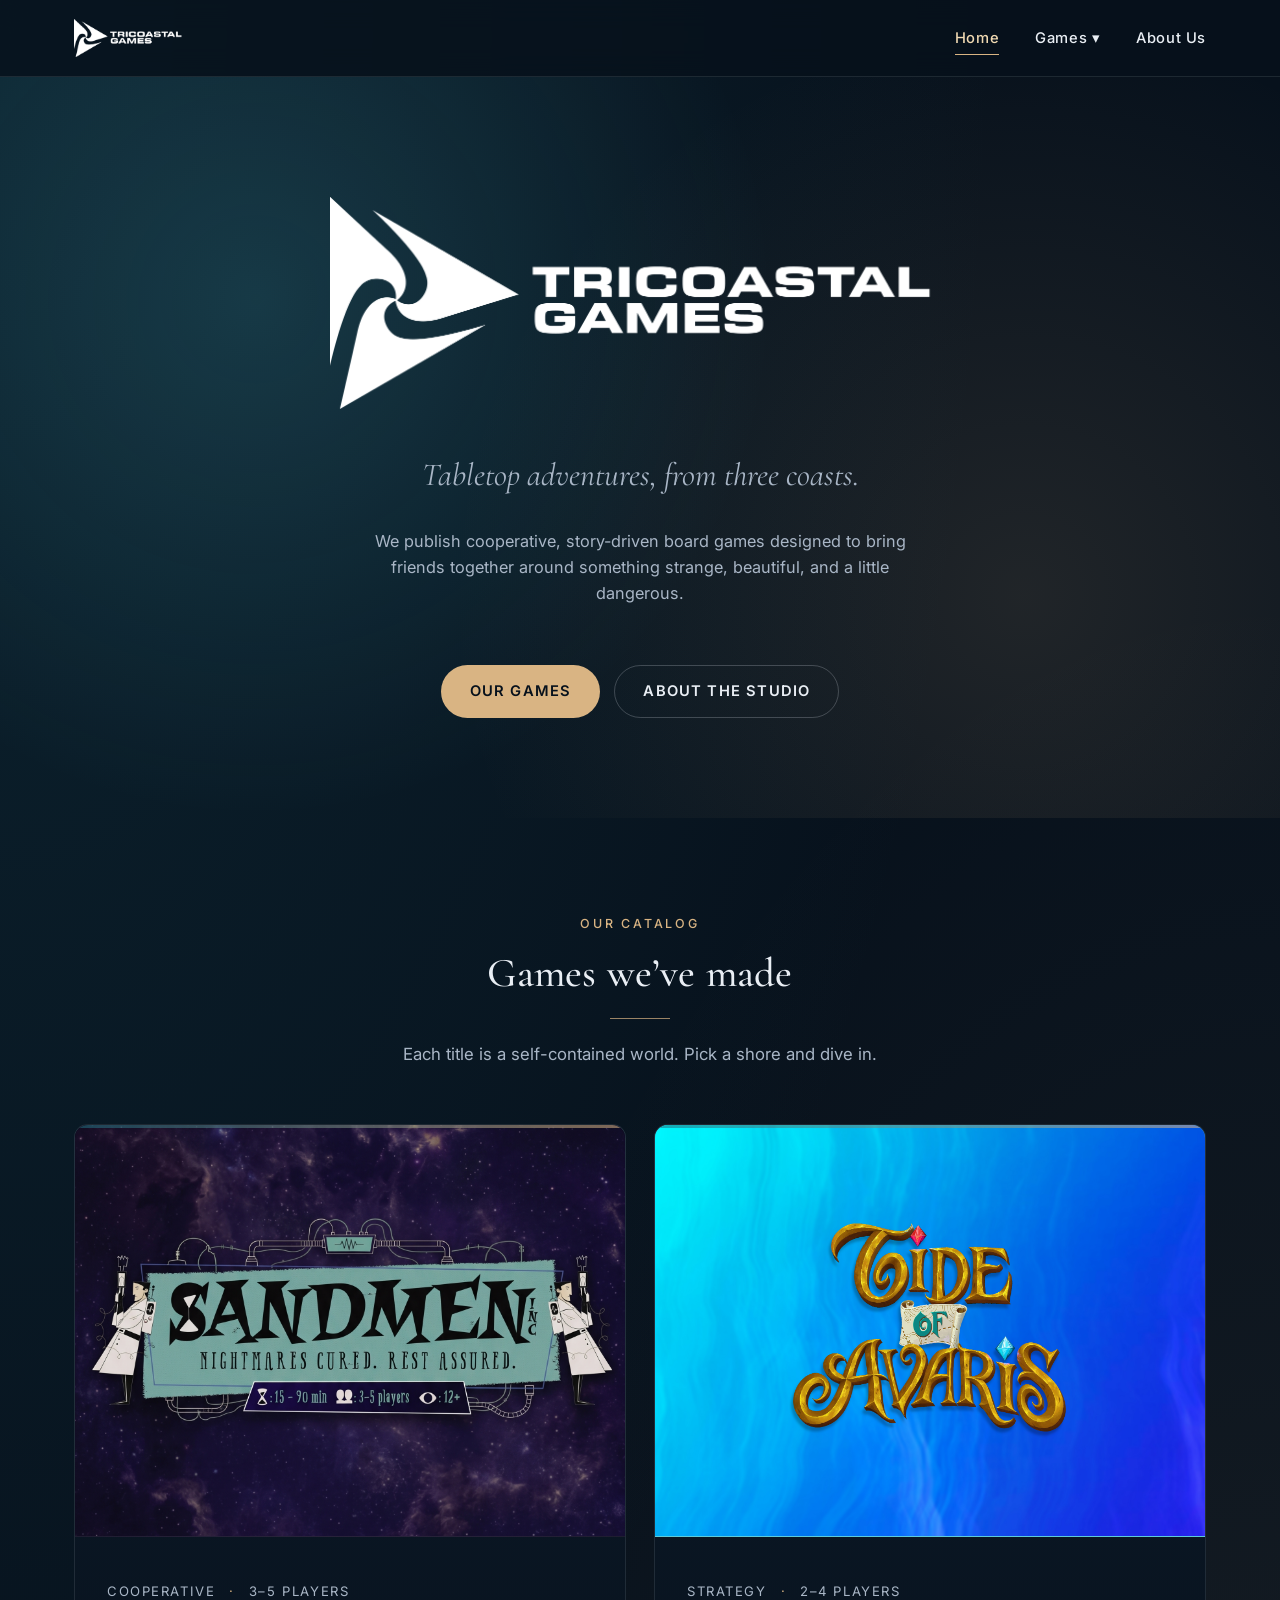
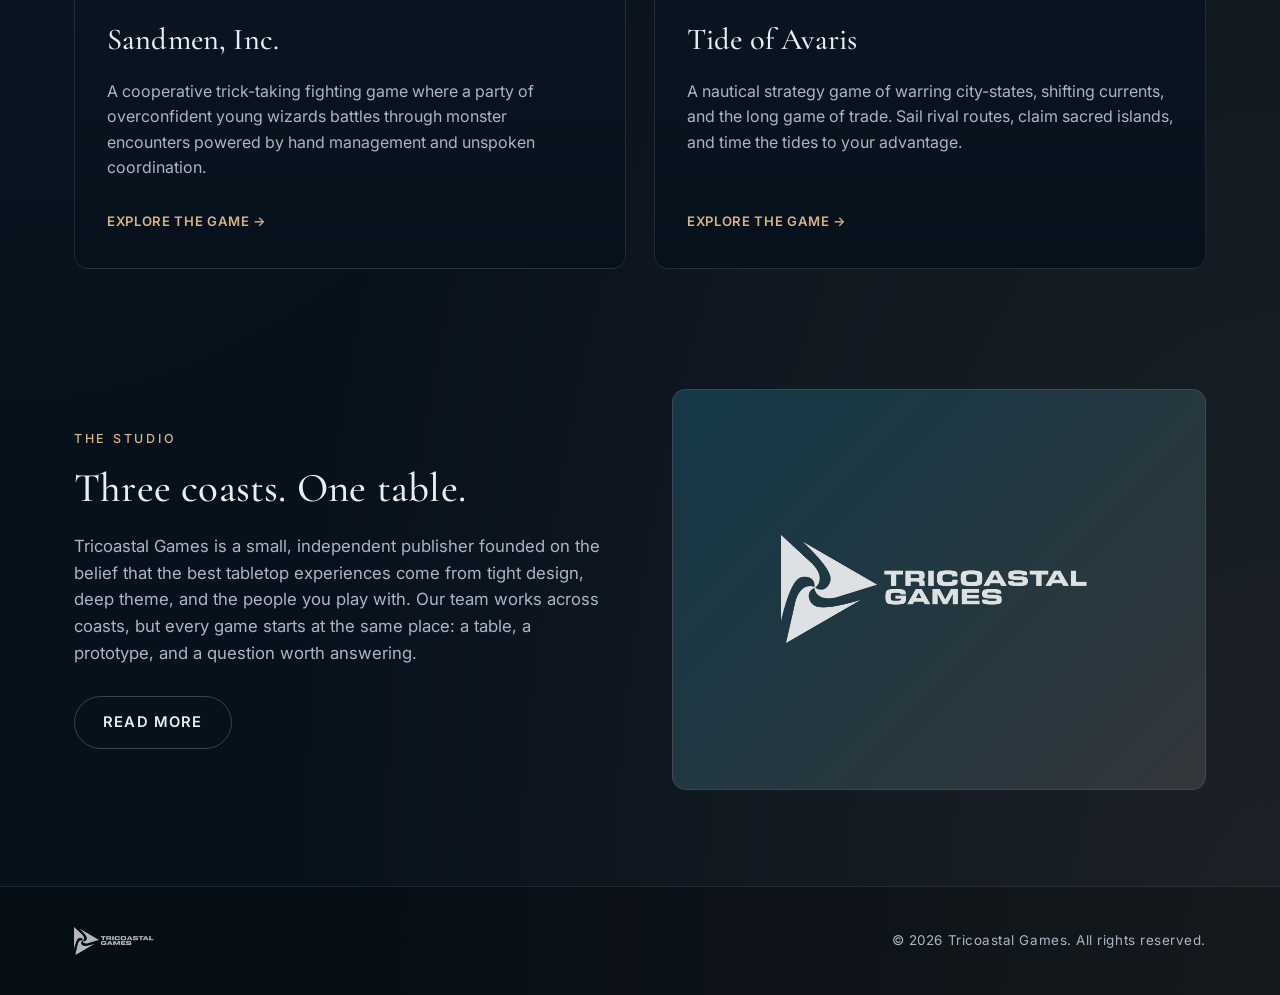
==== index.html @ 87815d04 "[auto] update about.html styles.css logo.webp" ====
<!DOCTYPE html>
<html lang="en">
<head>
  <meta charset="UTF-8" />
  <meta name="viewport" content="width=device-width, initial-scale=1.0" />
  <title>Tricoastal Games — Tabletop adventures, from three coasts.</title>
  <meta name="description" content="Tricoastal Games is an independent board game publisher crafting cooperative, story-driven tabletop adventures." />
  <link rel="preconnect" href="https://fonts.googleapis.com">
  <link rel="preconnect" href="https://fonts.gstatic.com" crossorigin>
  <link href="https://fonts.googleapis.com/css2?family=Cormorant+Garamond:ital,wght@0,400;0,500;0,600;1,400&family=Inter:wght@400;500;600;700&display=swap" rel="stylesheet">
  <link rel="stylesheet" href="assets/css/styles.css" />
</head>
<body>

  <header class="site-nav">
    <div class="nav-inner">
      <a href="index.html" class="nav-logo">
        <img src="assets/images/logo.webp" alt="Tricoastal Games" />
      </a>
      <button class="nav-toggle" aria-label="Toggle menu" onclick="document.querySelector('.nav-links').classList.toggle('open')">&#9776;</button>
      <ul class="nav-links">
        <li><a href="index.html" class="active">Home</a></li>
        <li class="has-dropdown">
          <a href="#games">Games &#9662;</a>
          <div class="dropdown">
            <a href="games/sandmen.html">Sandmen, Inc.</a>
            <a href="games/tide-of-avaris.html">Tide of Avaris</a>
          </div>
        </li>
        <li><a href="about.html">About Us</a></li>
      </ul>
    </div>
  </header>

  <main>

    <section class="hero">
      <div class="container hero-inner">
        <img src="assets/images/logo.webp" alt="Tricoastal Games" class="hero-logo" />
        <p class="hero-tagline">Tabletop adventures, from three coasts.</p>
        <p class="hero-sub">We publish cooperative, story-driven board games designed to bring friends together around something strange, beautiful, and a little dangerous.</p>
        <div class="btn-row">
          <a href="#games" class="btn btn-primary">Our Games</a>
          <a href="about.html" class="btn btn-ghost">About the Studio</a>
        </div>
      </div>
    </section>

    <section class="section" id="games">
      <div class="container">
        <div class="section-header">
          <div class="eyebrow">Our Catalog</div>
          <h2>Games we&rsquo;ve made</h2>
          <div class="divider"></div>
          <p>Each title is a self-contained world. Pick a shore and dive in.</p>
        </div>

        <div class="games-grid">

          <article class="game-card has-thumb logo-thumb">
            <div class="thumb thumb-sandmen">
              <img src="assets/images/sandmen/sandmen_icon.png" alt="Sandmen, Inc. logo &mdash; the wordmark on a cosmic starfield, flanked by two figures in lab coats." />
            </div>
            <div class="card-body">
              <div class="game-meta">
                <span>Cooperative</span>
                <span>3&ndash;5 Players</span>
              </div>
              <h3>Sandmen, Inc.</h3>
              <p>A cooperative trick-taking fighting game where a party of overconfident young wizards battles through monster encounters powered by hand management and unspoken coordination.</p>
              <a href="games/sandmen.html" class="card-link">Explore the game &rarr;</a>
            </div>
          </article>

          <article class="game-card has-thumb logo-thumb">
            <div class="thumb thumb-avaris">
              <img src="assets/images/tide_of_avaris/logo_stacked.jpg" alt="Tide of Avaris logo &mdash; stylized gold lettering on a turquoise-to-cobalt ocean gradient." />
            </div>
            <div class="card-body">
              <div class="game-meta">
                <span>Strategy</span>
                <span>2&ndash;4 Players</span>
              </div>
              <h3>Tide of Avaris</h3>
              <p>A nautical strategy game of warring city-states, shifting currents, and the long game of trade. Sail rival routes, claim sacred islands, and time the tides to your advantage.</p>
              <a href="games/tide-of-avaris.html" class="card-link">Explore the game &rarr;</a>
            </div>
          </article>

        </div>
      </div>
    </section>

    <section class="section" style="padding-top: 24px;">
      <div class="container">
        <div class="split">
          <div>
            <div class="eyebrow">The Studio</div>
            <h2>Three coasts. One table.</h2>
            <p>Tricoastal Games is a small, independent publisher founded on the belief that the best tabletop experiences come from tight design, deep theme, and the people you play with. Our team works across coasts, but every game starts at the same place: a table, a prototype, and a question worth answering.</p>
            <a href="about.html" class="btn btn-ghost" style="margin-top: 12px;">Read more</a>
          </div>
          <div class="split-art">
            <img src="assets/images/logo.webp" alt="" />
          </div>
        </div>
      </div>
    </section>

  </main>

  <footer class="site-footer">
    <div class="container footer-inner">
      <img src="assets/images/logo.webp" alt="Tricoastal Games" />
      <small>&copy; 2026 Tricoastal Games. All rights reserved.</small>
    </div>
  </footer>

</body>
</html>
---- assets/css/styles.css ----
/* ============================================================
   Tricoastal Games — Site Stylesheet
   Palette: deep ocean navy, mist, sand, and a coastal teal accent.
   ============================================================ */

:root {
  --ink: #07111c;
  --ink-2: #0d1b2a;
  --ink-3: #16263a;
  --mist: #e9eef4;
  --mist-dim: #a9b6c6;
  --sand: #d9b483;
  --sand-soft: #f0d9b2;
  --teal: #4fb3c5;
  --teal-deep: #1f6f80;
  --line: rgba(233, 238, 244, 0.10);
  --line-strong: rgba(233, 238, 244, 0.22);

  --serif: "Cormorant Garamond", "Playfair Display", Georgia, "Times New Roman", serif;
  --sans: "Inter", -apple-system, BlinkMacSystemFont, "Segoe UI", Roboto, "Helvetica Neue", Arial, sans-serif;

  --container: 1180px;
  --radius: 14px;
}

* {
  box-sizing: border-box;
}

html, body {
  margin: 0;
  padding: 0;
  background: var(--ink);
  color: var(--mist);
  font-family: var(--sans);
  font-size: 16px;
  line-height: 1.6;
  -webkit-font-smoothing: antialiased;
  -moz-osx-font-smoothing: grayscale;
}

body {
  background:
    radial-gradient(ellipse at top left, rgba(31, 111, 128, 0.20), transparent 55%),
    radial-gradient(ellipse at bottom right, rgba(217, 180, 131, 0.10), transparent 55%),
    var(--ink);
  min-height: 100vh;
  display: flex;
  flex-direction: column;
}

img {
  max-width: 100%;
  display: block;
}

a {
  color: var(--teal);
  text-decoration: none;
  transition: color 0.18s ease;
}

a:hover {
  color: var(--sand-soft);
}

h1, h2, h3, h4 {
  font-family: var(--serif);
  font-weight: 500;
  color: var(--mist);
  letter-spacing: 0.005em;
  margin: 0 0 0.5em;
}

h1 { font-size: clamp(2.4rem, 5vw, 4.2rem); line-height: 1.05; }
h2 { font-size: clamp(1.8rem, 3.2vw, 2.6rem); line-height: 1.15; }
h3 { font-size: 1.4rem; }

p { margin: 0 0 1em; color: var(--mist); }

.eyebrow {
  text-transform: uppercase;
  letter-spacing: 0.22em;
  font-size: 0.78rem;
  color: var(--sand);
  font-weight: 500;
  margin-bottom: 1rem;
}

.container {
  width: 100%;
  max-width: var(--container);
  margin: 0 auto;
  padding: 0 24px;
}

/* ============================================================
   Navigation
   ============================================================ */
.site-nav {
  position: sticky;
  top: 0;
  z-index: 100;
  background: rgba(7, 17, 28, 0.78);
  backdrop-filter: blur(14px);
  -webkit-backdrop-filter: blur(14px);
  border-bottom: 1px solid var(--line);
}

.nav-inner {
  display: flex;
  align-items: center;
  justify-content: space-between;
  height: 76px;
  max-width: var(--container);
  margin: 0 auto;
  padding: 0 24px;
}

.nav-logo {
  display: flex;
  align-items: center;
  gap: 12px;
}

.nav-logo img {
  height: 38px;
  width: auto;
}

.nav-links {
  display: flex;
  align-items: center;
  gap: 36px;
  list-style: none;
  margin: 0;
  padding: 0;
}

.nav-links a {
  color: var(--mist);
  font-size: 0.92rem;
  font-weight: 500;
  letter-spacing: 0.04em;
  position: relative;
  padding: 4px 0;
}

.nav-links a::after {
  content: "";
  position: absolute;
  left: 0;
  bottom: -4px;
  width: 0;
  height: 1px;
  background: var(--sand);
  transition: width 0.22s ease;
}

.nav-links a:hover::after,
.nav-links a.active::after {
  width: 100%;
}

.nav-links a:hover,
.nav-links a.active {
  color: var(--sand-soft);
}

/* Dropdown */
.has-dropdown {
  position: relative;
}

.dropdown {
  position: absolute;
  top: calc(100% + 14px);
  left: 50%;
  transform: translateX(-50%) translateY(-6px);
  background: var(--ink-2);
  border: 1px solid var(--line-strong);
  border-radius: 10px;
  padding: 8px;
  min-width: 220px;
  opacity: 0;
  pointer-events: none;
  transition: opacity 0.18s ease, transform 0.18s ease;
  box-shadow: 0 18px 50px rgba(0, 0, 0, 0.45);
}

.has-dropdown:hover .dropdown,
.has-dropdown:focus-within .dropdown {
  opacity: 1;
  pointer-events: auto;
  transform: translateX(-50%) translateY(0);
}

.dropdown a {
  display: block;
  padding: 10px 14px;
  border-radius: 6px;
  color: var(--mist);
  font-size: 0.92rem;
}

.dropdown a:hover {
  background: var(--ink-3);
  color: var(--sand-soft);
}

.dropdown a::after { display: none; }

.nav-toggle {
  display: none;
  background: none;
  border: 0;
  color: var(--mist);
  font-size: 1.4rem;
  cursor: pointer;
  padding: 8px;
}

/* ============================================================
   Hero
   ============================================================ */
.hero {
  position: relative;
  padding: 120px 0 100px;
  overflow: hidden;
}

.hero::before {
  content: "";
  position: absolute;
  inset: 0;
  background:
    radial-gradient(circle at 20% 30%, rgba(79, 179, 197, 0.18), transparent 45%),
    radial-gradient(circle at 80% 70%, rgba(217, 180, 131, 0.12), transparent 50%);
  pointer-events: none;
}

.hero-inner {
  position: relative;
  display: flex;
  flex-direction: column;
  align-items: center;
  text-align: center;
  gap: 28px;
}

.hero-logo {
  width: min(620px, 80%);
  margin-bottom: 12px;
}

.hero-tagline {
  font-family: var(--serif);
  font-size: clamp(1.4rem, 2.6vw, 2rem);
  font-style: italic;
  color: var(--mist-dim);
  max-width: 720px;
  margin: 0;
}

.hero-sub {
  max-width: 580px;
  color: var(--mist-dim);
  font-size: 1.02rem;
}

.btn-row {
  display: flex;
  gap: 14px;
  flex-wrap: wrap;
  justify-content: center;
  margin-top: 14px;
}

.btn {
  display: inline-block;
  padding: 14px 28px;
  border-radius: 999px;
  font-size: 0.92rem;
  letter-spacing: 0.08em;
  text-transform: uppercase;
  font-weight: 600;
  transition: all 0.2s ease;
  border: 1px solid transparent;
}

.btn-primary {
  background: var(--sand);
  color: var(--ink);
}
.btn-primary:hover {
  background: var(--sand-soft);
  color: var(--ink);
  transform: translateY(-1px);
}

.btn-ghost {
  background: transparent;
  border-color: var(--line-strong);
  color: var(--mist);
}
.btn-ghost:hover {
  border-color: var(--sand);
  color: var(--sand-soft);
}

/* ============================================================
   Sections
   ============================================================ */
.section {
  padding: 96px 0;
  position: relative;
}

.section-header {
  text-align: center;
  max-width: 720px;
  margin: 0 auto 56px;
}

.section-header p {
  color: var(--mist-dim);
  font-size: 1.05rem;
}

.divider {
  width: 60px;
  height: 1px;
  background: var(--sand);
  margin: 18px auto 22px;
  opacity: 0.7;
}

/* Featured games grid */
.games-grid {
  display: grid;
  grid-template-columns: repeat(auto-fit, minmax(320px, 1fr));
  gap: 28px;
}

.game-card {
  position: relative;
  background: linear-gradient(180deg, var(--ink-2), var(--ink));
  border: 1px solid var(--line);
  border-radius: var(--radius);
  padding: 40px 32px;
  display: flex;
  flex-direction: column;
  gap: 16px;
  min-height: 320px;
  overflow: hidden;
  transition: transform 0.25s ease, border-color 0.25s ease, box-shadow 0.25s ease;
}

.game-card::before {
  content: "";
  position: absolute;
  top: 0; left: 0; right: 0;
  height: 3px;
  background: linear-gradient(90deg, var(--teal-deep), var(--sand));
  opacity: 0.55;
}

.game-card:hover {
  transform: translateY(-4px);
  border-color: var(--line-strong);
  box-shadow: 0 24px 60px rgba(0, 0, 0, 0.35);
}

.game-card h3 {
  font-family: var(--serif);
  font-size: 1.9rem;
  margin: 0;
}

.game-meta {
  display: flex;
  gap: 14px;
  font-size: 0.82rem;
  color: var(--mist-dim);
  text-transform: uppercase;
  letter-spacing: 0.12em;
}

.game-meta span + span::before {
  content: "·";
  margin-right: 14px;
  color: var(--sand);
}

.game-card p {
  color: var(--mist-dim);
  flex: 1;
}

.game-card .card-link {
  display: inline-flex;
  align-items: center;
  gap: 8px;
  color: var(--sand);
  font-weight: 600;
  letter-spacing: 0.05em;
  text-transform: uppercase;
  font-size: 0.82rem;
  margin-top: auto;
}
.game-card .card-link:hover { color: var(--sand-soft); }

/* About preview */
.split {
  display: grid;
  grid-template-columns: 1fr 1fr;
  gap: 64px;
  align-items: center;
}

.split p {
  color: var(--mist-dim);
  font-size: 1.05rem;
}

.split-art {
  aspect-ratio: 4 / 3;
  border-radius: var(--radius);
  background:
    linear-gradient(135deg, rgba(31, 111, 128, 0.35), rgba(217, 180, 131, 0.18)),
    var(--ink-2);
  border: 1px solid var(--line);
  display: flex;
  align-items: center;
  justify-content: center;
  padding: 40px;
}

.split-art img {
  width: 70%;
  opacity: 0.85;
}

/* ============================================================
   Generic page header (for sub-pages)
   ============================================================ */
.page-header {
  padding: 110px 0 60px;
  text-align: center;
  border-bottom: 1px solid var(--line);
}

.page-header h1 {
  margin-bottom: 0.4em;
}

.page-header p {
  color: var(--mist-dim);
  font-size: 1.1rem;
  max-width: 640px;
  margin: 0 auto;
}

/* Long-form content */
.prose {
  max-width: 720px;
  margin: 0 auto;
}

.prose h2 {
  margin-top: 2em;
}

.prose p {
  color: var(--mist-dim);
  font-size: 1.05rem;
}

/* ============================================================
   Game detail layout
   ============================================================ */
.game-hero {
  padding: 110px 0 80px;
  text-align: center;
  border-bottom: 1px solid var(--line);
  position: relative;
  overflow: hidden;
}

.game-hero::before {
  content: "";
  position: absolute;
  inset: 0;
  background: radial-gradient(circle at 50% 0%, rgba(79, 179, 197, 0.15), transparent 60%);
  pointer-events: none;
}

.game-hero .eyebrow { margin-bottom: 0.5em; }

.game-hero h1 {
  font-size: clamp(2.6rem, 6vw, 4.8rem);
  margin-bottom: 0.4em;
}

.game-hero .lede {
  max-width: 640px;
  margin: 0 auto 24px;
  color: var(--mist-dim);
  font-size: 1.15rem;
}

.spec-row {
  display: flex;
  justify-content: center;
  flex-wrap: wrap;
  gap: 32px;
  margin: 36px 0 0;
  list-style: none;
  padding: 0;
}

.spec-row li {
  text-align: center;
}

.spec-row .label {
  display: block;
  font-size: 0.7rem;
  text-transform: uppercase;
  letter-spacing: 0.18em;
  color: var(--sand);
  margin-bottom: 6px;
}

.spec-row .value {
  font-family: var(--serif);
  font-size: 1.4rem;
  color: var(--mist);
}

.feature-grid {
  display: grid;
  grid-template-columns: repeat(auto-fit, minmax(260px, 1fr));
  gap: 24px;
  margin-top: 40px;
}

.feature {
  background: var(--ink-2);
  border: 1px solid var(--line);
  border-radius: var(--radius);
  padding: 28px;
}

.feature h3 {
  font-family: var(--serif);
  font-size: 1.3rem;
  margin-bottom: 8px;
  color: var(--sand-soft);
}

.feature p {
  color: var(--mist-dim);
  font-size: 0.96rem;
  margin: 0;
}

/* ============================================================
   Footer
   ============================================================ */
.site-footer {
  margin-top: auto;
  border-top: 1px solid var(--line);
  padding: 40px 0;
  background: rgba(0, 0, 0, 0.25);
}

.footer-inner {
  display: flex;
  justify-content: space-between;
  align-items: center;
  flex-wrap: wrap;
  gap: 18px;
}

.footer-inner img {
  height: 28px;
  opacity: 0.7;
}

.footer-inner small {
  color: var(--mist-dim);
  font-size: 0.84rem;
  letter-spacing: 0.04em;
}

/* ============================================================
   Game hero with cover art
   ============================================================ */
.game-hero.with-art {
  padding: 0;
  border-bottom: 1px solid var(--line);
}

.game-hero.with-art .hero-art {
  position: relative;
  min-height: 520px;
  display: flex;
  align-items: center;
  justify-content: center;
  text-align: center;
  padding: 140px 24px 90px;
  background-size: cover;
  background-position: center;
  background-repeat: no-repeat;
}

.game-hero.with-art .hero-art::after {
  content: "";
  position: absolute;
  inset: 0;
  background: linear-gradient(180deg, rgba(0,0,0,0.10) 0%, rgba(0,0,0,0.35) 60%, var(--ink) 100%);
  pointer-events: none;
}

.game-hero.with-art .hero-art > .container {
  position: relative;
  z-index: 1;
}

.game-hero.with-art h1 {
  text-shadow: 0 4px 30px rgba(0, 0, 0, 0.55);
}

.game-hero.with-art .lede {
  color: var(--mist);
  text-shadow: 0 2px 18px rgba(0, 0, 0, 0.65);
}

/* Stacked logo hero (used by Avaris) */
.game-hero .hero-logo-art {
  max-width: min(520px, 78%);
  margin: 0 auto 22px;
  filter: drop-shadow(0 12px 30px rgba(0,0,0,0.45));
}

/* ============================================================
   Gallery
   ============================================================ */
.gallery {
  display: grid;
  grid-template-columns: repeat(auto-fit, minmax(280px, 1fr));
  gap: 22px;
  margin: 48px 0 24px;
}

.gallery-item {
  position: relative;
  border-radius: var(--radius);
  overflow: hidden;
  border: 1px solid var(--line);
  background: var(--ink-2);
  aspect-ratio: 4 / 3;
  display: flex;
  align-items: center;
  justify-content: center;
}

.gallery-item img {
  width: 100%;
  height: 100%;
  object-fit: cover;
  transition: transform 0.4s ease;
}

.gallery-item:hover img { transform: scale(1.03); }

.gallery-item .caption {
  position: absolute;
  left: 0; right: 0; bottom: 0;
  padding: 14px 16px 12px;
  background: linear-gradient(180deg, transparent, rgba(0,0,0,0.75));
  font-size: 0.82rem;
  text-transform: uppercase;
  letter-spacing: 0.14em;
  color: var(--mist);
}

.gallery-item.wide {
  grid-column: 1 / -1;
  aspect-ratio: 21 / 9;
}

.gallery-item.tall {
  aspect-ratio: 3 / 4;
}

/* Game card thumbnail on homepage */
.game-card.has-thumb { padding: 0; }
.game-card.has-thumb > .thumb,
.game-card.has-thumb > img.thumb {
  display: block;
  width: 100%;
  aspect-ratio: 16 / 9;
  object-fit: cover;
  border-bottom: 1px solid var(--line);
}
.game-card.has-thumb .card-body {
  padding: 28px 32px 36px;
  display: flex;
  flex-direction: column;
  gap: 14px;
  flex: 1;
}

/* Logo-style thumbnail: show the full logo, matched backdrop */
.game-card.logo-thumb .thumb {
  display: flex;
  align-items: center;
  justify-content: center;
  width: 100%;
  aspect-ratio: 4 / 3;
  overflow: hidden;
  border-bottom: 1px solid var(--line);
}

.game-card.logo-thumb .thumb img {
  width: 100%;
  height: 100%;
  object-fit: cover;
  object-position: center;
  transition: transform 0.4s ease;
}

.game-card.logo-thumb:hover .thumb img { transform: scale(1.03); }

/* Each logo backdrop is chosen to blend with the logo art's own background */
.thumb-sandmen {
  background:
    radial-gradient(ellipse at center, #2a1b4a 0%, #120a25 70%, #07041a 100%);
}

.thumb-avaris {
  background: linear-gradient(180deg, #4ec6d8 0%, #1c4dc4 100%);
}

/* ============================================================
   Per-page color themes
   ============================================================ */

/* Sandmen, Inc. — midnight purple / magenta / electric teal */
body.theme-sandmen {
  --ink: #0a0820;
  --ink-2: #15102e;
  --ink-3: #221941;
  --mist: #ece5ff;
  --mist-dim: #b3a8d6;
  --sand: #ff5fbd;
  --sand-soft: #ffb3df;
  --teal: #4be7c8;
  --teal-deep: #6a3fb8;
  --line: rgba(236, 229, 255, 0.10);
  --line-strong: rgba(236, 229, 255, 0.22);

  background:
    radial-gradient(ellipse at top left, rgba(106, 63, 184, 0.32), transparent 55%),
    radial-gradient(ellipse at bottom right, rgba(255, 95, 189, 0.18), transparent 55%),
    var(--ink);
}

body.theme-sandmen .game-card::before,
body.theme-sandmen .games-grid .game-card::before {
  background: linear-gradient(90deg, var(--teal-deep), var(--sand));
}

body.theme-sandmen .btn-primary {
  background: var(--sand);
  color: var(--ink);
}
body.theme-sandmen .btn-primary:hover {
  background: var(--sand-soft);
  color: var(--ink);
}

/* Tide of Avaris — ocean cyan / cobalt / warm gold */
body.theme-avaris {
  --ink: #061b3d;
  --ink-2: #0b2755;
  --ink-3: #103572;
  --mist: #eaf4ff;
  --mist-dim: #a8c3e6;
  --sand: #f2c449;
  --sand-soft: #ffe19a;
  --teal: #3ecfe6;
  --teal-deep: #0e7fa8;
  --line: rgba(234, 244, 255, 0.10);
  --line-strong: rgba(234, 244, 255, 0.24);

  background:
    radial-gradient(ellipse at top left, rgba(62, 207, 230, 0.28), transparent 55%),
    radial-gradient(ellipse at bottom right, rgba(242, 196, 73, 0.16), transparent 55%),
    var(--ink);
}

body.theme-avaris .game-card::before {
  background: linear-gradient(90deg, var(--teal-deep), var(--sand));
}

body.theme-avaris h1,
body.theme-avaris h2,
body.theme-avaris h3 {
  font-family: var(--serif);
}

body.theme-avaris .btn-primary {
  background: var(--sand);
  color: var(--ink);
}
body.theme-avaris .btn-primary:hover {
  background: var(--sand-soft);
  color: var(--ink);
}

/* ============================================================
   Responsive
   ============================================================ */
@media (max-width: 820px) {
  .split {
    grid-template-columns: 1fr;
    gap: 36px;
  }

  .nav-toggle {
    display: inline-block;
  }

  .nav-links {
    position: absolute;
    top: 76px;
    left: 0;
    right: 0;
    background: var(--ink-2);
    border-bottom: 1px solid var(--line);
    flex-direction: column;
    align-items: stretch;
    gap: 0;
    padding: 12px 0;
    max-height: 0;
    overflow: hidden;
    transition: max-height 0.25s ease;
  }

  .nav-links.open {
    max-height: 500px;
  }

  .nav-links li { width: 100%; }

  .nav-links a {
    display: block;
    padding: 14px 24px;
    border-bottom: 1px solid var(--line);
  }

  .nav-links a::after { display: none; }

  .dropdown {
    position: static;
    transform: none;
    opacity: 1;
    pointer-events: auto;
    background: rgba(0,0,0,0.25);
    border: 0;
    box-shadow: none;
    padding: 0;
    min-width: 0;
  }

  .dropdown a { padding-left: 48px; }

  .hero { padding: 80px 0 60px; }
  .section { padding: 64px 0; }
}
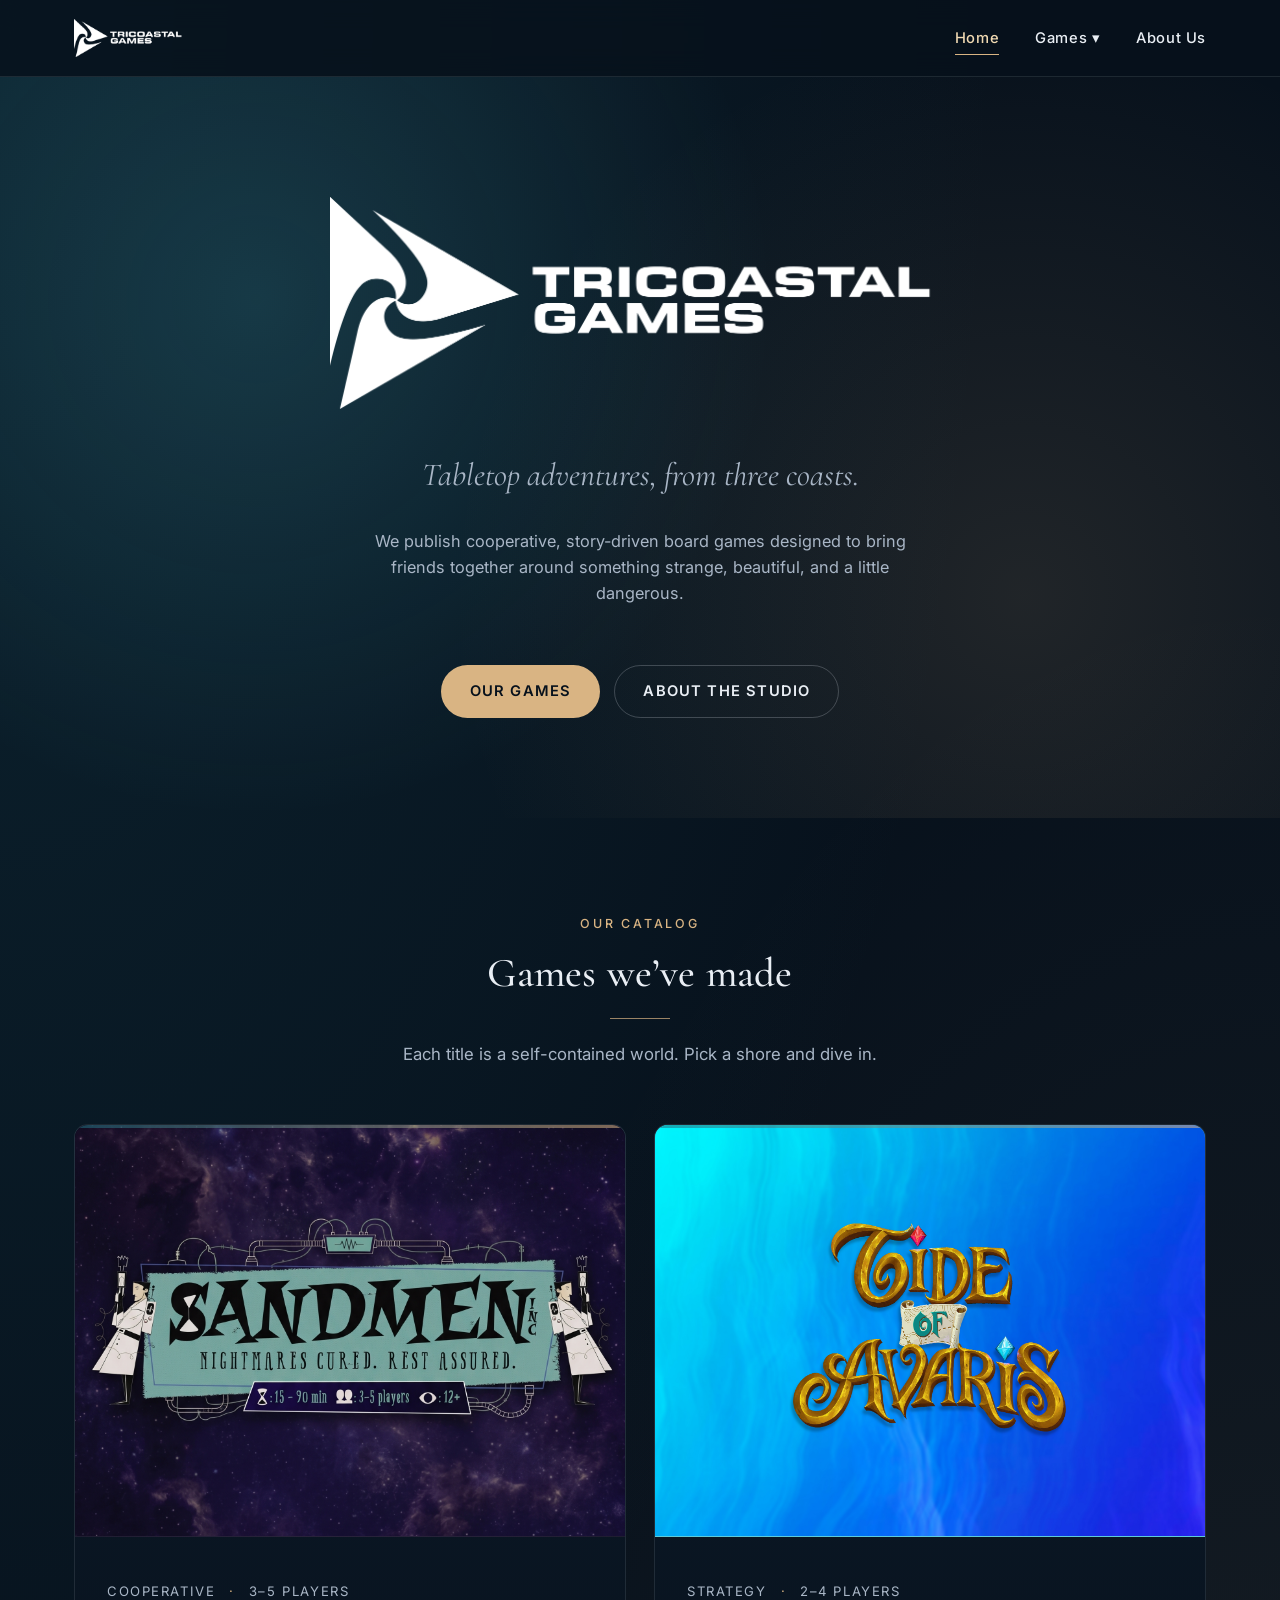
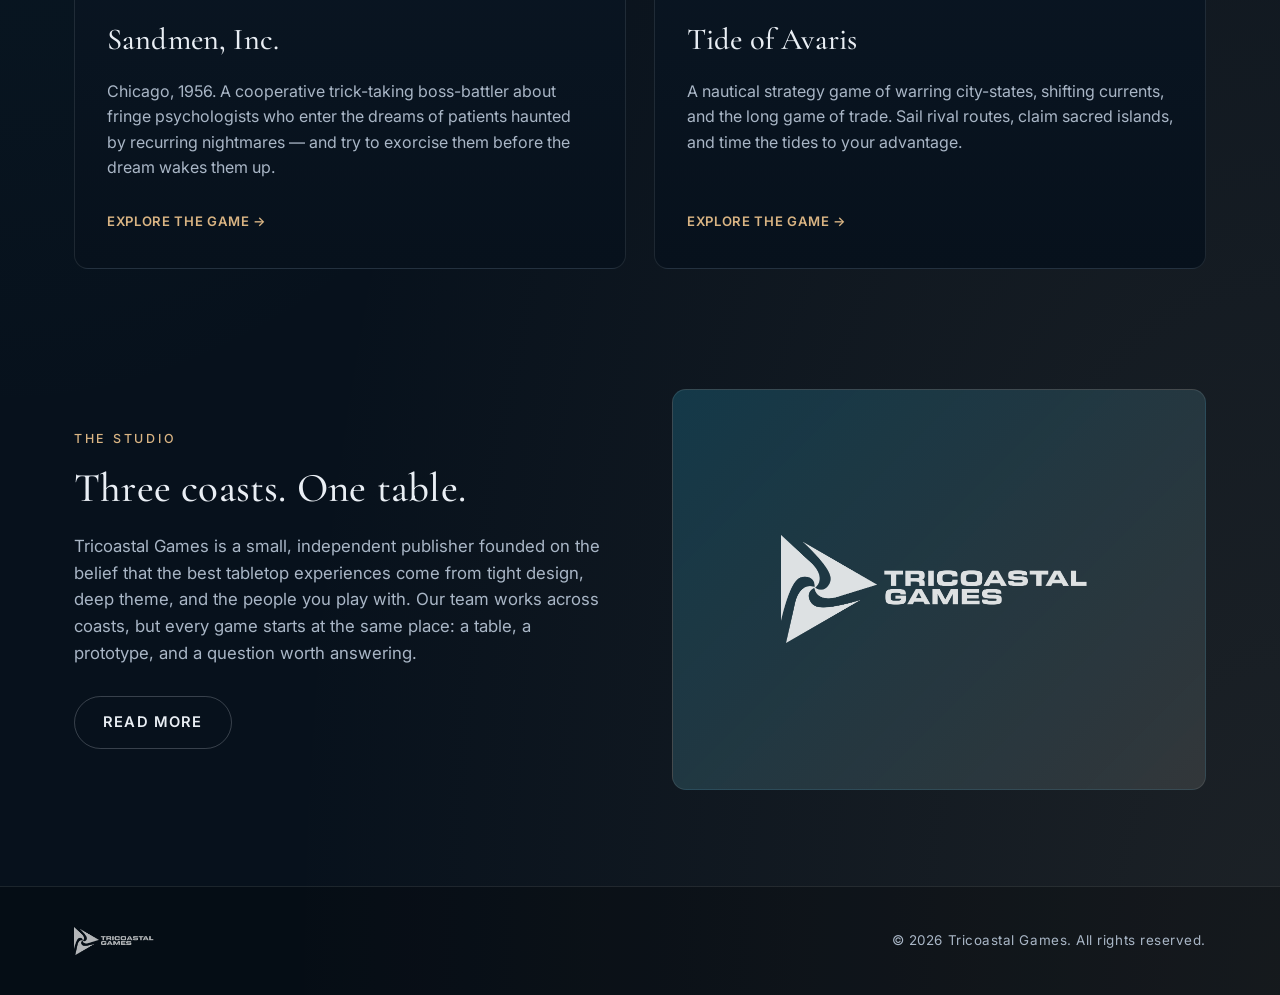
==== commit 6921cd54: "[auto] update index.html" ====
--- a/index.html
+++ b/index.html
@@ -67,7 +67,7 @@
                 <span>3&ndash;5 Players</span>
               </div>
               <h3>Sandmen, Inc.</h3>
-              <p>A cooperative trick-taking fighting game where a party of overconfident young wizards battles through monster encounters powered by hand management and unspoken coordination.</p>
+              <p>Chicago, 1956. A cooperative trick-taking boss-battler about fringe psychologists who enter the dreams of patients haunted by recurring nightmares &mdash; and try to exorcise them before the dream wakes them up.</p>
               <a href="games/sandmen.html" class="card-link">Explore the game &rarr;</a>
             </div>
           </article>
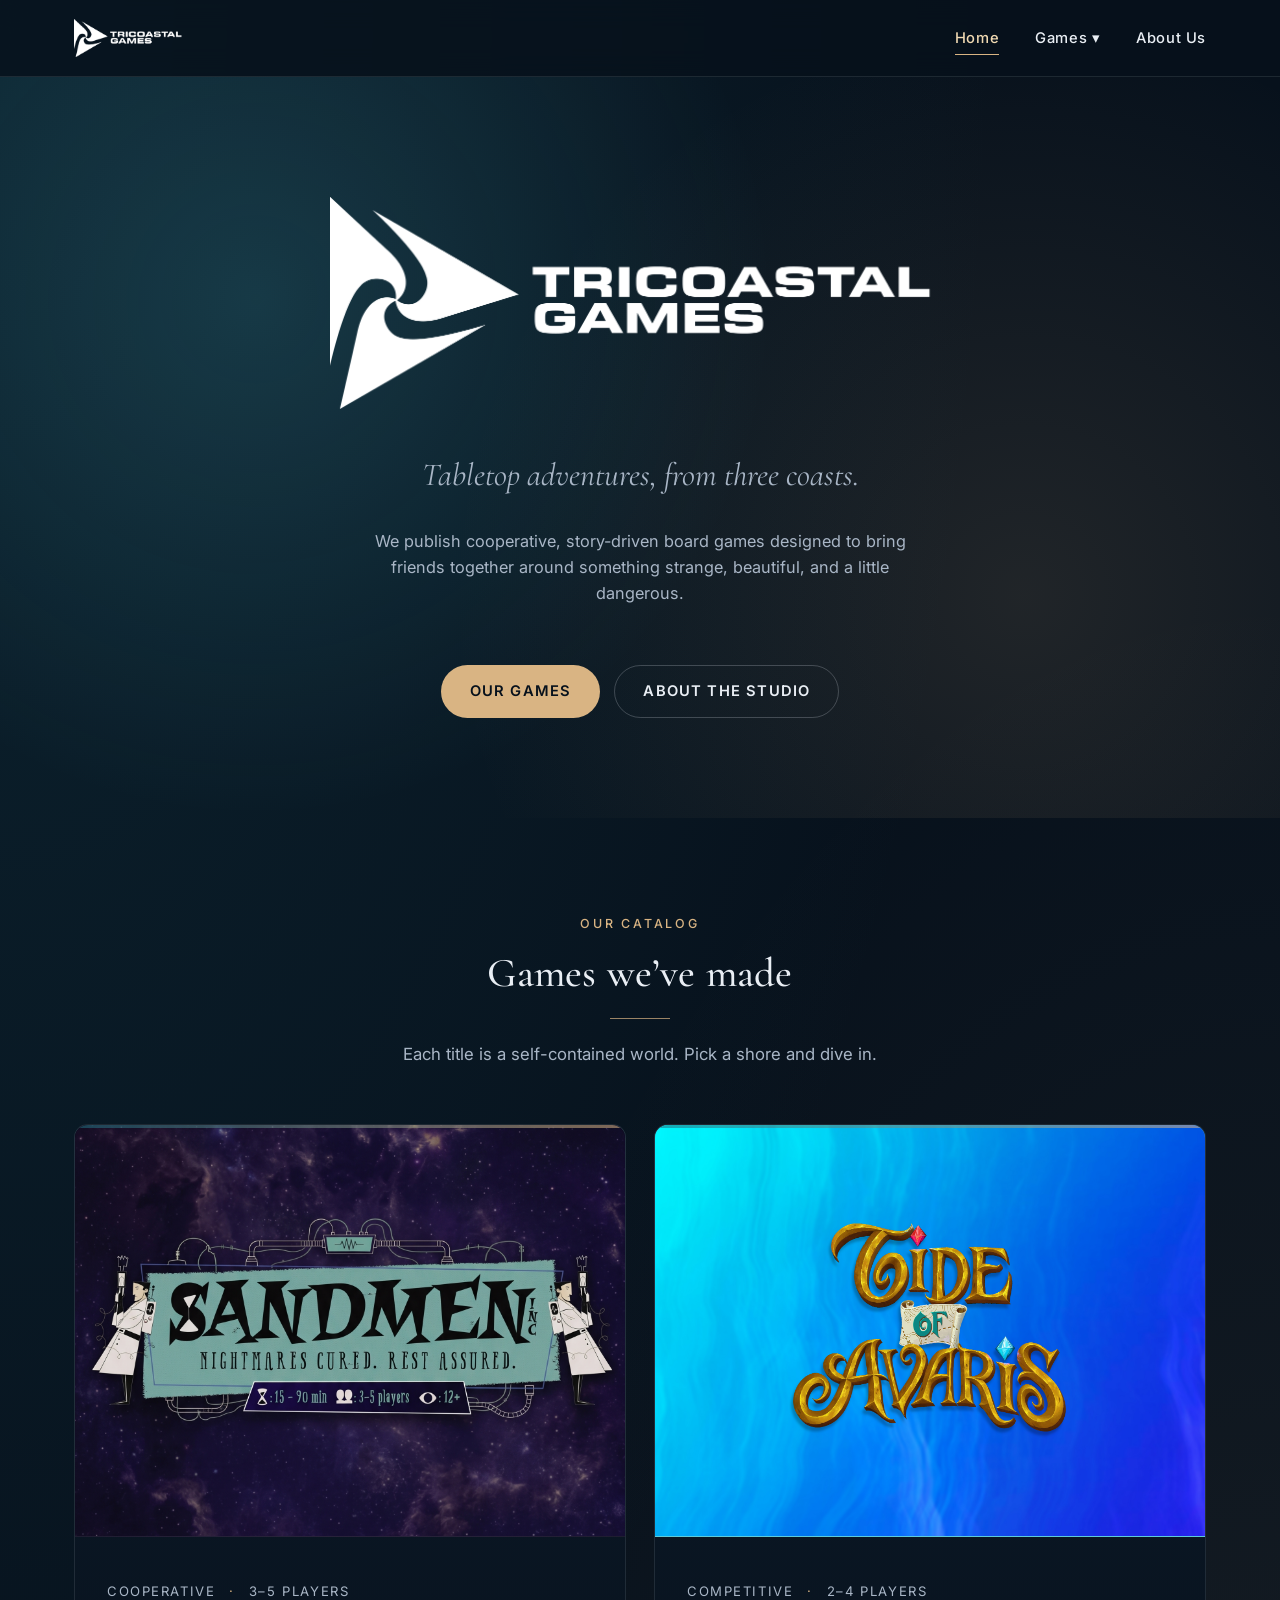
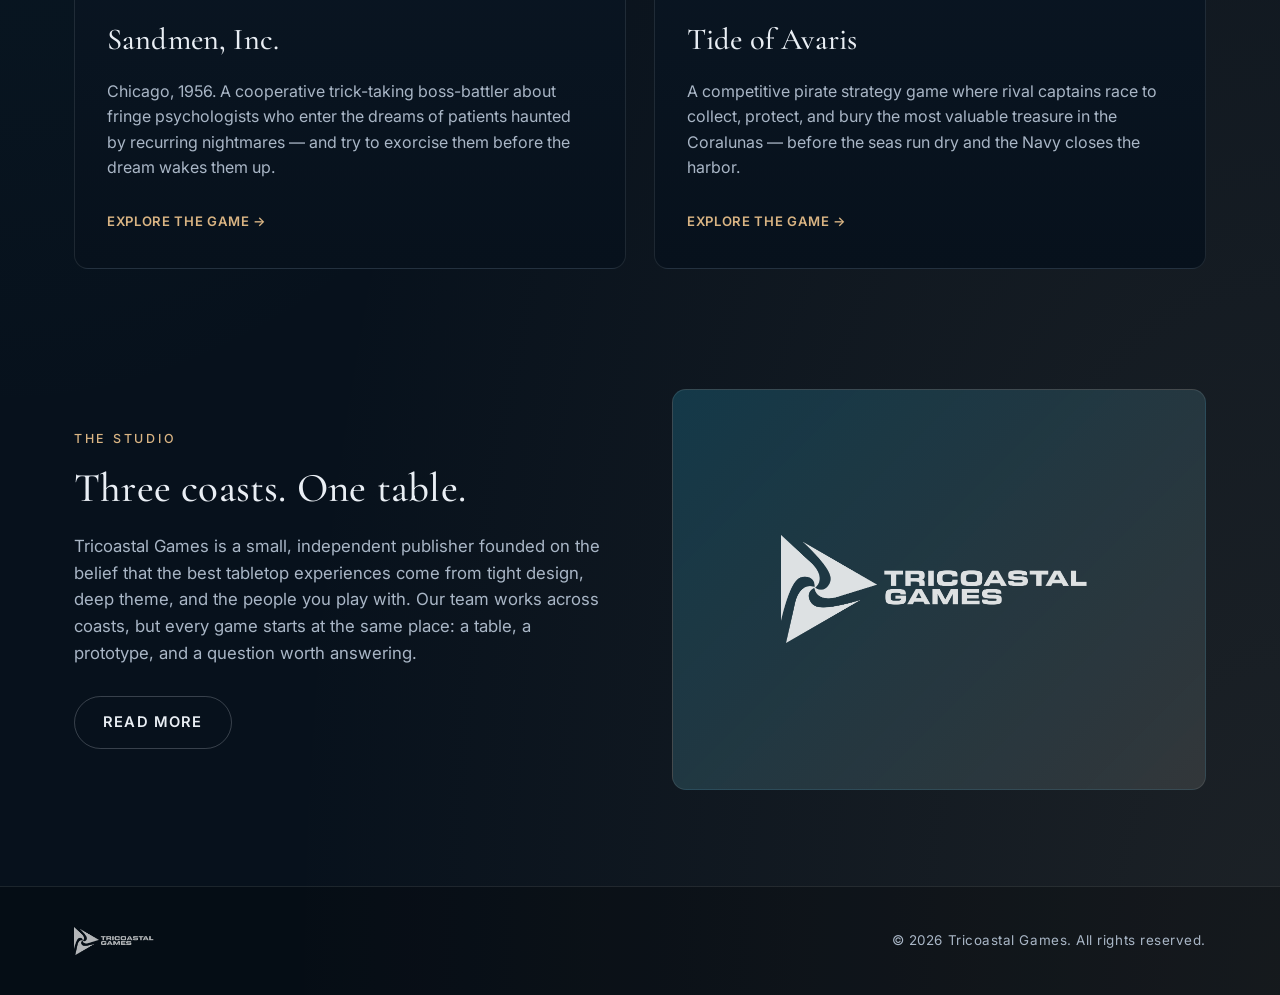
==== commit d61b6d3c: "[auto] update index.html" ====
--- a/index.html
+++ b/index.html
@@ -78,11 +78,11 @@
             </div>
             <div class="card-body">
               <div class="game-meta">
-                <span>Strategy</span>
+                <span>Competitive</span>
                 <span>2&ndash;4 Players</span>
               </div>
               <h3>Tide of Avaris</h3>
-              <p>A nautical strategy game of warring city-states, shifting currents, and the long game of trade. Sail rival routes, claim sacred islands, and time the tides to your advantage.</p>
+              <p>A competitive pirate strategy game where rival captains race to collect, protect, and bury the most valuable treasure in the Coralunas &mdash; before the seas run dry and the Navy closes the harbor.</p>
               <a href="games/tide-of-avaris.html" class="card-link">Explore the game &rarr;</a>
             </div>
           </article>
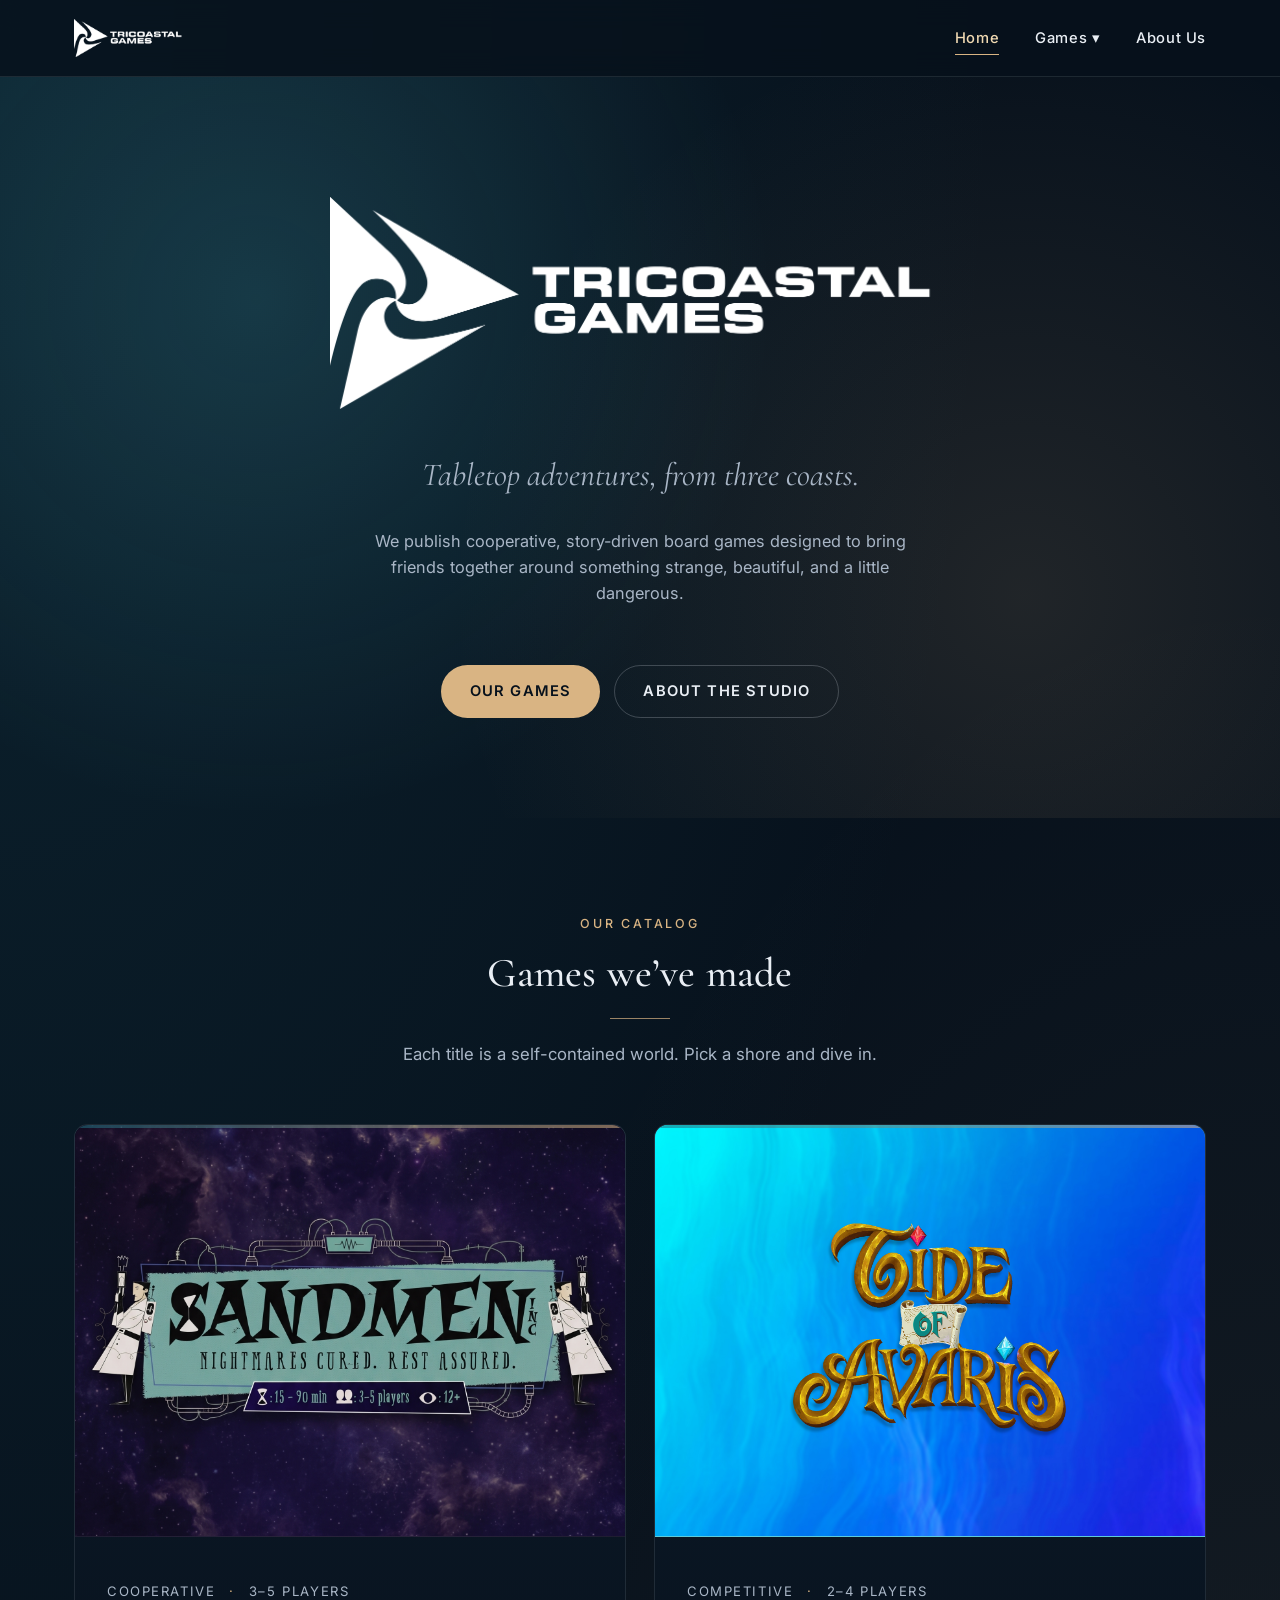
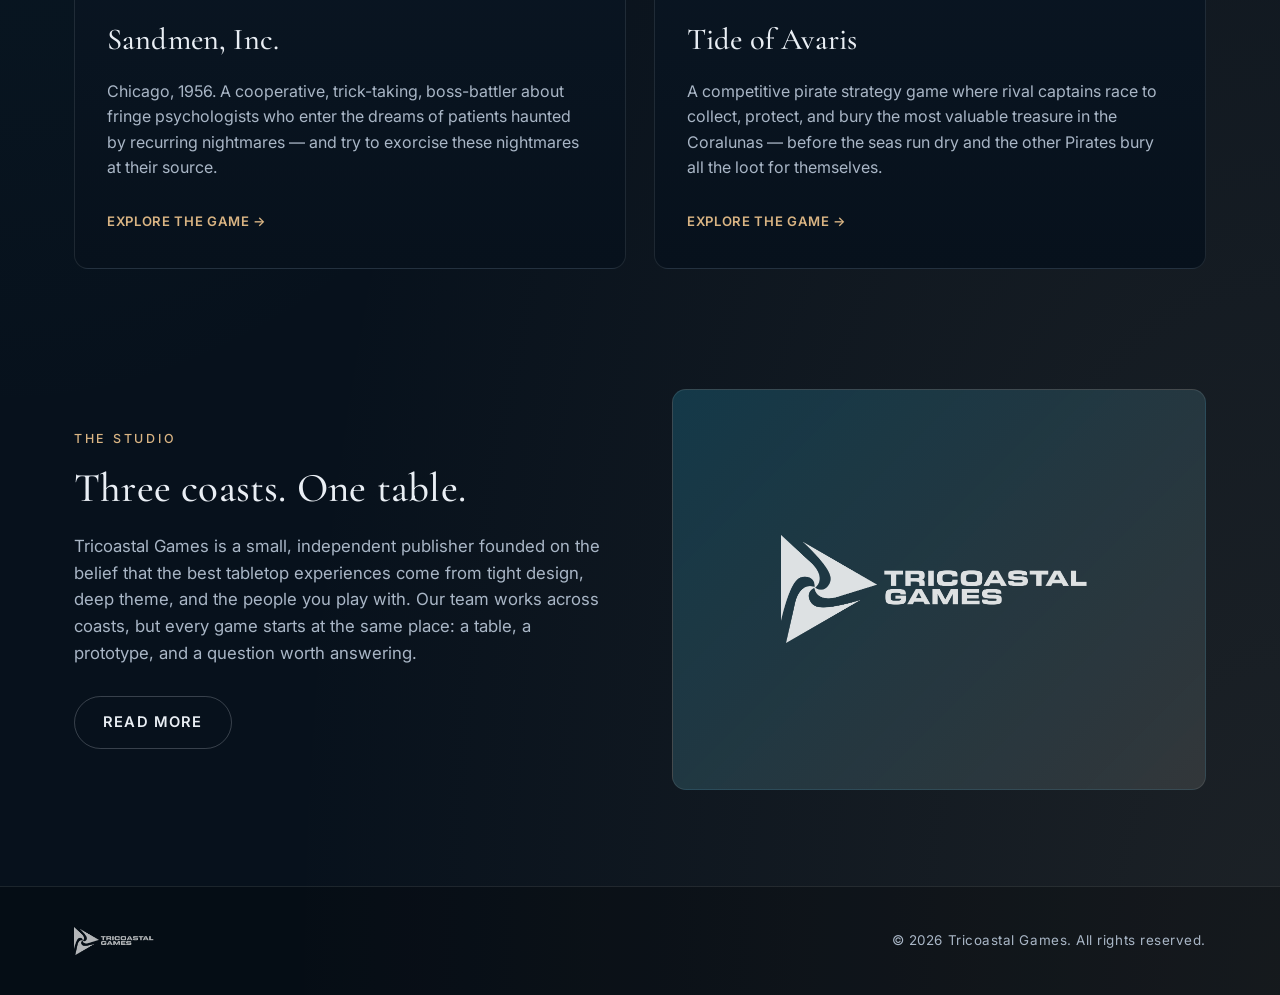
==== commit 58019c37: "[auto] update ss_break.jpg ss_components.jpg ss_footer.jpg" ====
--- a/index.html
+++ b/index.html
@@ -67,7 +67,7 @@
                 <span>3&ndash;5 Players</span>
               </div>
               <h3>Sandmen, Inc.</h3>
-              <p>Chicago, 1956. A cooperative trick-taking boss-battler about fringe psychologists who enter the dreams of patients haunted by recurring nightmares &mdash; and try to exorcise them before the dream wakes them up.</p>
+              <p>Chicago, 1956. A cooperative, trick-taking, boss-battler about fringe psychologists who enter the dreams of patients haunted by recurring nightmares &mdash; and try to exorcise these nightmares at their source.</p>
               <a href="games/sandmen.html" class="card-link">Explore the game &rarr;</a>
             </div>
           </article>
@@ -82,7 +82,7 @@
                 <span>2&ndash;4 Players</span>
               </div>
               <h3>Tide of Avaris</h3>
-              <p>A competitive pirate strategy game where rival captains race to collect, protect, and bury the most valuable treasure in the Coralunas &mdash; before the seas run dry and the Navy closes the harbor.</p>
+              <p>A competitive pirate strategy game where rival captains race to collect, protect, and bury the most valuable treasure in the Coralunas &mdash; before the seas run dry and the other Pirates bury all the loot for themselves.</p>
               <a href="games/tide-of-avaris.html" class="card-link">Explore the game &rarr;</a>
             </div>
           </article>
--- a/assets/css/styles.css
+++ b/assets/css/styles.css
@@ -693,6 +693,261 @@
 
 .gallery-item.tall {
   aspect-ratio: 3 / 4;
+}
+
+/* ============================================================
+   Sell-sheet block (sandmen.html)
+   A native HTML recreation of the printed sell sheet.
+   ============================================================ */
+.sell-sheet-block {
+  position: relative;
+  max-width: 920px;
+  margin: 48px auto;
+  padding: 44px 40px 36px;
+  background:
+    radial-gradient(ellipse at top, rgba(106, 63, 184, 0.22), transparent 65%),
+    linear-gradient(180deg, var(--ink-2), var(--ink));
+  border: 1px solid var(--line-strong);
+  border-radius: var(--radius);
+  box-shadow: 0 32px 90px rgba(0, 0, 0, 0.55);
+  font-family: 'Special Elite', 'Courier Prime', monospace;
+}
+
+.sell-sheet-block::before {
+  content: "";
+  position: absolute;
+  inset: 8px;
+  border: 1px dashed rgba(217, 180, 131, 0.25);
+  border-radius: 10px;
+  pointer-events: none;
+}
+
+.sheet-masthead {
+  position: relative;
+  display: grid;
+  grid-template-columns: 130px 1fr 130px;
+  align-items: end;
+  gap: 16px;
+  padding-bottom: 18px;
+  margin-bottom: 28px;
+  border-bottom: 1px dashed rgba(217, 180, 131, 0.4);
+}
+
+.sheet-masthead .figure {
+  width: 100%;
+  height: auto;
+  display: block;
+  filter: drop-shadow(0 4px 12px rgba(0, 0, 0, 0.5));
+}
+
+.sheet-title {
+  text-align: center;
+  padding-bottom: 6px;
+}
+
+.sheet-eyebrow {
+  font-family: 'Special Elite', monospace;
+  font-size: 0.78rem;
+  color: var(--mist-dim);
+  letter-spacing: 0.03em;
+  font-style: italic;
+  margin-bottom: 4px;
+}
+
+.sheet-name {
+  font-family: 'Limelight', 'Cinzel', serif;
+  font-size: clamp(2.4rem, 7vw, 4.4rem);
+  color: var(--teal);
+  text-shadow: 3px 3px 0 rgba(0, 0, 0, 0.55), 0 0 24px rgba(75, 231, 200, 0.22);
+  margin: 4px 0 6px;
+  letter-spacing: 0.03em;
+  line-height: 1;
+}
+
+.sheet-tagline {
+  font-family: 'Caveat Brush', 'Kalam', cursive;
+  font-size: clamp(1.1rem, 2.4vw, 1.5rem);
+  color: var(--sand-soft);
+  margin: 0;
+  letter-spacing: 0.02em;
+}
+
+.sheet-intro {
+  text-align: center;
+  font-family: 'Special Elite', monospace;
+  color: var(--mist);
+  max-width: 620px;
+  margin: 0 auto 36px;
+  font-size: 1rem;
+  line-height: 1.65;
+}
+
+.sheet-panels {
+  display: grid;
+  grid-template-columns: repeat(2, 1fr);
+  gap: 28px 36px;
+  margin: 28px 0;
+}
+
+.sheet-panel h3 {
+  font-family: 'Caveat Brush', 'Kalam', cursive;
+  font-size: 1.55rem;
+  color: var(--sand);
+  margin: 0 0 10px;
+  padding-bottom: 8px;
+  border-bottom: 2px solid rgba(217, 180, 131, 0.55);
+  letter-spacing: 0.02em;
+  line-height: 1.15;
+}
+
+.sheet-panel p {
+  font-family: 'Special Elite', monospace;
+  color: var(--mist);
+  font-size: 0.94rem;
+  line-height: 1.6;
+  margin: 0;
+}
+
+.sheet-actions {
+  display: grid;
+  grid-template-columns: repeat(4, 1fr);
+  gap: 6px;
+  margin-top: 12px;
+}
+
+.sheet-action {
+  text-align: center;
+  padding: 10px 4px 8px;
+  background: rgba(255, 95, 189, 0.08);
+  border: 1px solid rgba(255, 95, 189, 0.35);
+  border-radius: 4px;
+}
+
+.sheet-action strong {
+  display: block;
+  font-family: 'Kalam', cursive;
+  font-weight: 700;
+  color: var(--sand-soft);
+  font-size: 0.95rem;
+  letter-spacing: 0.02em;
+}
+
+.sheet-action small {
+  display: block;
+  font-family: 'Special Elite', monospace;
+  font-size: 0.68rem;
+  color: var(--mist-dim);
+  margin-top: 2px;
+  line-height: 1.3;
+}
+
+.sheet-break {
+  text-align: center;
+  padding: 22px 24px;
+  margin: 32px 0 28px;
+  border-top: 1px dashed rgba(217, 180, 131, 0.4);
+  border-bottom: 1px dashed rgba(217, 180, 131, 0.4);
+}
+
+.sheet-break p {
+  font-family: 'Special Elite', monospace;
+  color: var(--mist);
+  font-size: 0.98rem;
+  margin: 0;
+  line-height: 1.5;
+}
+
+.sheet-break em {
+  font-family: 'Caveat Brush', 'Kalam', cursive;
+  font-style: normal;
+  color: var(--sand-soft);
+  font-size: 1.15em;
+}
+
+.sheet-components {
+  text-align: center;
+  padding: 18px 24px;
+  background: rgba(255, 95, 189, 0.06);
+  border: 1px solid rgba(217, 180, 131, 0.30);
+  border-radius: 6px;
+  margin-top: 28px;
+}
+
+.sheet-components h4 {
+  font-family: 'Caveat Brush', 'Kalam', cursive;
+  font-size: 1.4rem;
+  color: var(--sand);
+  margin: 0 0 6px;
+  letter-spacing: 0.03em;
+}
+
+.sheet-components p {
+  font-family: 'Special Elite', monospace;
+  color: var(--mist-dim);
+  font-size: 0.86rem;
+  margin: 0;
+  line-height: 1.55;
+}
+
+.sheet-footer {
+  display: flex;
+  justify-content: space-between;
+  align-items: center;
+  font-family: 'Special Elite', monospace;
+  font-size: 0.74rem;
+  color: var(--mist-dim);
+  margin-top: 22px;
+  padding-top: 18px;
+  border-top: 1px solid var(--line);
+  flex-wrap: wrap;
+  gap: 12px;
+  letter-spacing: 0.02em;
+}
+
+.sheet-footer .sep {
+  opacity: 0.5;
+  padding: 0 4px;
+}
+
+.sheet-download {
+  margin-top: 18px;
+  text-align: center;
+}
+
+.sheet-download a {
+  font-family: 'Special Elite', monospace;
+  font-size: 0.82rem;
+  color: var(--sand);
+  letter-spacing: 0.06em;
+  text-transform: uppercase;
+  border-bottom: 1px dotted var(--sand);
+  padding-bottom: 2px;
+}
+
+.sheet-download a:hover {
+  color: var(--sand-soft);
+  border-bottom-color: var(--sand-soft);
+}
+
+@media (max-width: 720px) {
+  .sell-sheet-block {
+    padding: 28px 20px 24px;
+  }
+  .sheet-masthead {
+    grid-template-columns: 70px 1fr 70px;
+    gap: 10px;
+  }
+  .sheet-panels {
+    grid-template-columns: 1fr;
+    gap: 22px;
+  }
+  .sheet-actions {
+    grid-template-columns: repeat(2, 1fr);
+  }
+  .sheet-footer {
+    justify-content: center;
+    font-size: 0.7rem;
+  }
 }
 
 /* Game card thumbnail on homepage */
